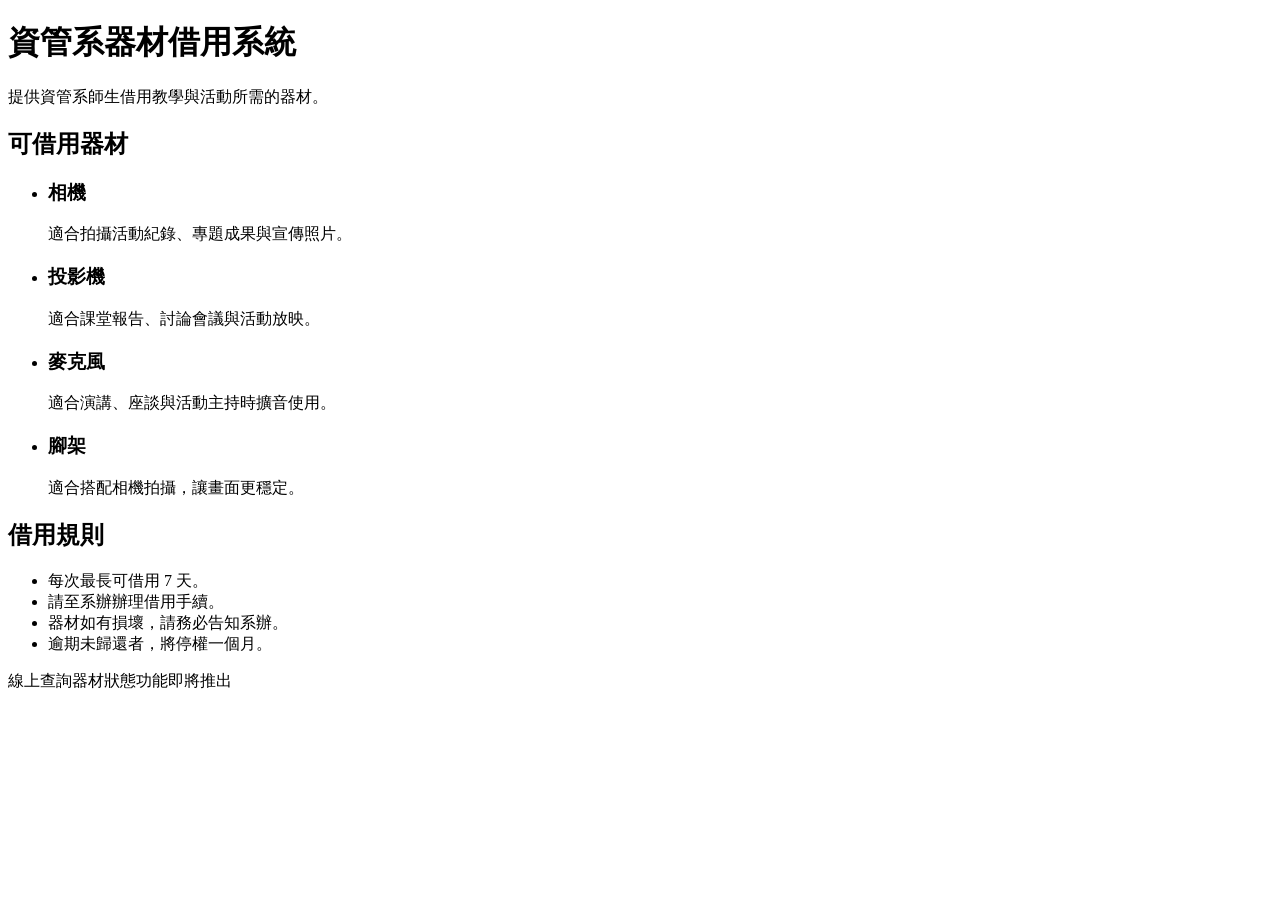
==== index.html @ 428cc2d6 "Create index.html 建立第一版首頁" ====
<!DOCTYPE html>
<html lang="zh-Hant">
<head>
  <meta charset="UTF-8">
  <meta name="viewport" content="width=device-width, initial-scale=1">
  <title>資管系器材借用系統</title>
  <link rel="stylesheet" href="style.css">
</head>
<body>
  <header class="hero">
    <h1>資管系器材借用系統</h1>
    <p>提供資管系師生借用教學與活動所需的器材。</p>
  </header>

  <main>
    <section>
      <h2>可借用器材</h2>
      <ul class="equipment-list">
        <li class="card">
          <h3>相機</h3>
          <p>適合拍攝活動紀錄、專題成果與宣傳照片。</p>
        </li>
        <li class="card">
          <h3>投影機</h3>
          <p>適合課堂報告、討論會議與活動放映。</p>
        </li>
        <li class="card">
          <h3>麥克風</h3>
          <p>適合演講、座談與活動主持時擴音使用。</p>
        </li>
        <li class="card">
          <h3>腳架</h3>
          <p>適合搭配相機拍攝，讓畫面更穩定。</p>
        </li>
      </ul>
    </section>

    <section>
      <h2>借用規則</h2>
      <ul class="rules">
        <li>每次最長可借用 7 天。</li>
        <li>請至系辦辦理借用手續。</li>
        <li>器材如有損壞，請務必告知系辦。</li>
        <li>逾期未歸還者，將停權一個月。</li>
      </ul>
    </section>
  </main>

  <footer>
    <p>線上查詢器材狀態功能即將推出</p>
  </footer>

  <!-- 之後的 JavaScript 請寫在這裡 -->
</body>
</html>
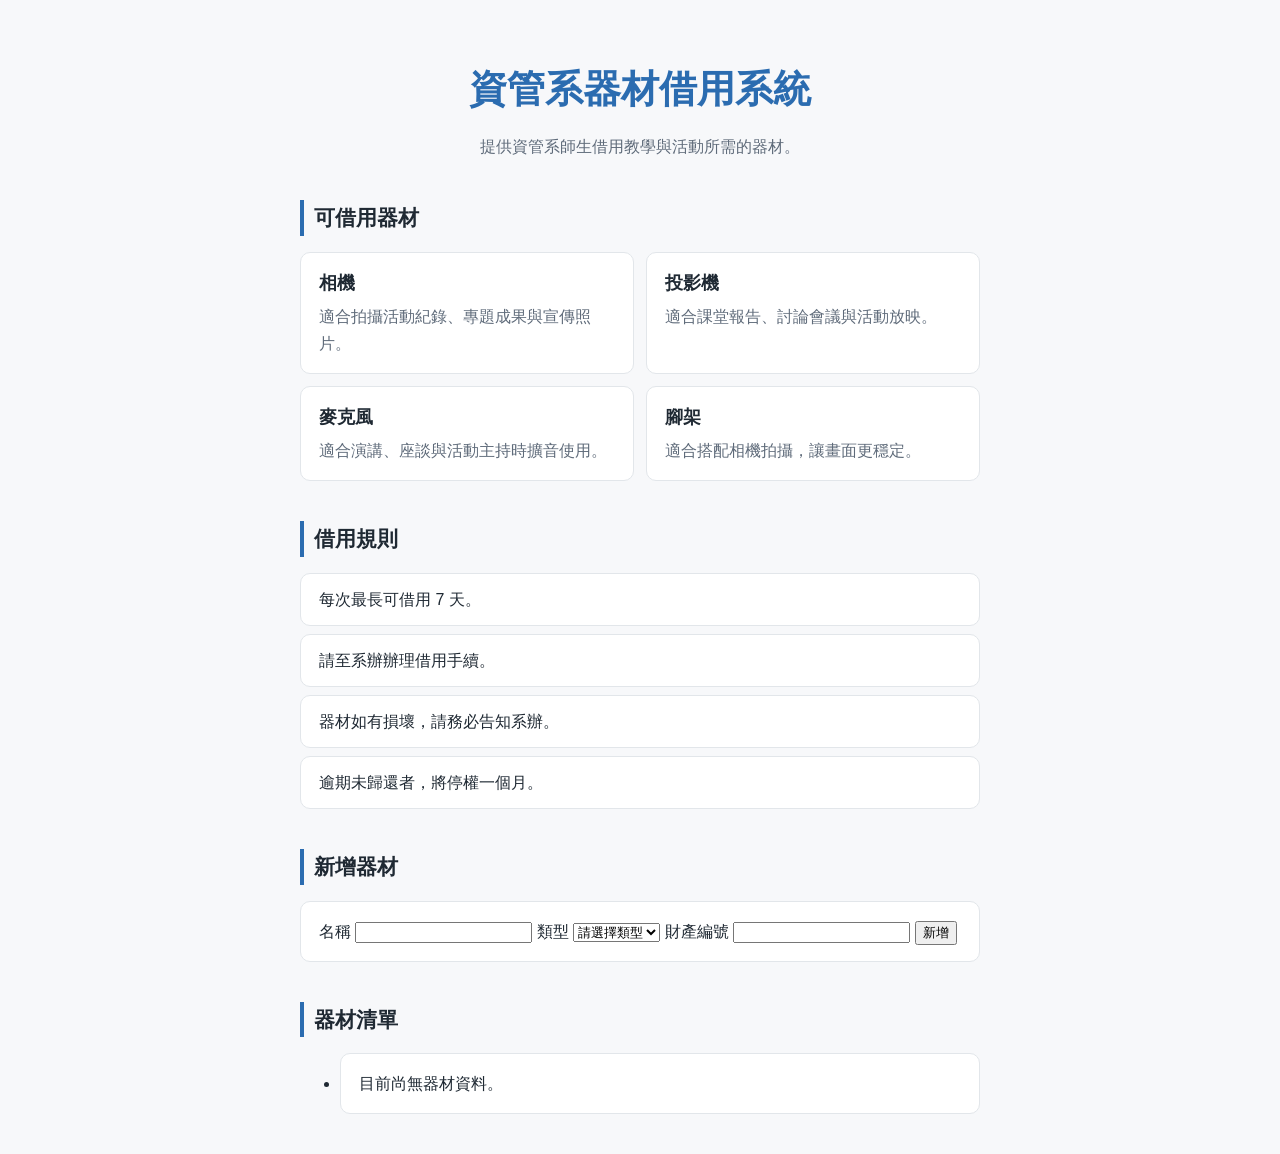
==== commit 03c70ee7: "Update index.html" ====
--- a/index.html
+++ b/index.html
@@ -44,12 +44,109 @@
         <li>逾期未歸還者，將停權一個月。</li>
       </ul>
     </section>
+
+    <section>
+      <h2>新增器材</h2>
+      <form id="equipment-form" class="card equipment-form">
+        <label for="equipment-name">名稱</label>
+        <input type="text" id="equipment-name" required>
+
+        <label for="equipment-type">類型</label>
+        <select id="equipment-type" required>
+          <option value="">請選擇類型</option>
+          <option value="相機">相機</option>
+          <option value="投影機">投影機</option>
+          <option value="麥克風">麥克風</option>
+          <option value="腳架">腳架</option>
+        </select>
+
+        <label for="equipment-asset-no">財產編號</label>
+        <input type="text" id="equipment-asset-no" required>
+
+        <button type="submit">新增</button>
+      </form>
+    </section>
+
+    <section>
+      <h2>器材清單</h2>
+      <ul id="inventory-list" class="inventory-list"></ul>
+    </section>
   </main>
 
-  <footer>
-    <p>線上查詢器材狀態功能即將推出</p>
-  </footer>
+  <script>
+    const STORAGE_KEY = "equipmentList";
 
-  <!-- 之後的 JavaScript 請寫在這裡 -->
+    const form = document.getElementById("equipment-form");
+    const nameInput = document.getElementById("equipment-name");
+    const typeSelect = document.getElementById("equipment-type");
+    const assetNoInput = document.getElementById("equipment-asset-no");
+    const listEl = document.getElementById("inventory-list");
+
+    function loadEquipment() {
+      try {
+        const data = localStorage.getItem(STORAGE_KEY);
+        return data ? JSON.parse(data) : [];
+      } catch (error) {
+        return [];
+      }
+    }
+
+    function saveEquipment(items) {
+      try {
+        localStorage.setItem(STORAGE_KEY, JSON.stringify(items));
+      } catch (error) {
+        alert("無法儲存資料，請檢查瀏覽器設定。");
+      }
+    }
+
+    function renderEquipment() {
+      const items = loadEquipment();
+      listEl.innerHTML = "";
+
+      if (items.length === 0) {
+        const empty = document.createElement("li");
+        empty.className = "card empty";
+        empty.textContent = "目前尚無器材資料。";
+        listEl.appendChild(empty);
+        return;
+      }
+
+      items.forEach(function (item) {
+        const li = document.createElement("li");
+        li.className = "card";
+
+        const title = document.createElement("h3");
+        title.textContent = item.name;
+
+        const info = document.createElement("p");
+        info.textContent = "類型：" + item.type + "　財產編號：" + item.assetNo;
+
+        li.appendChild(title);
+        li.appendChild(info);
+        listEl.appendChild(li);
+      });
+    }
+
+    form.addEventListener("submit", function (event) {
+      event.preventDefault();
+
+      const name = nameInput.value.trim();
+      const type = typeSelect.value;
+      const assetNo = assetNoInput.value.trim();
+
+      if (!name || !type || !assetNo) {
+        return;
+      }
+
+      const items = loadEquipment();
+      items.push({ name: name, type: type, assetNo: assetNo });
+      saveEquipment(items);
+
+      form.reset();
+      renderEquipment();
+    });
+
+    renderEquipment();
+  </script>
 </body>
 </html>
--- a/style.css
+++ b/style.css
@@ -0,0 +1,127 @@
+:root {
+  --bg: #f7f8fa;
+  --surface: #ffffff;
+  --text: #1f2933;
+  --text-muted: #5f6b7a;
+  --accent: #2b6cb0;
+  --border: #e2e6ea;
+}
+
+@media (prefers-color-scheme: dark) {
+  :root {
+    --bg: #14181d;
+    --surface: #1d232a;
+    --text: #e8ecf0;
+    --text-muted: #9aa6b2;
+    --accent: #63a4e8;
+    --border: #2d353d;
+  }
+}
+
+* {
+  box-sizing: border-box;
+}
+
+body {
+  margin: 0;
+  background: var(--bg);
+  color: var(--text);
+  font-family: -apple-system, BlinkMacSystemFont, "Noto Sans TC",
+    "PingFang TC", "Microsoft JhengHei", sans-serif;
+  line-height: 1.7;
+}
+
+.hero {
+  padding: 56px 20px 40px;
+  text-align: center;
+}
+
+.hero h1 {
+  margin: 0 0 12px;
+  font-size: 1.9rem;
+  color: var(--accent);
+}
+
+.hero p {
+  margin: 0;
+  color: var(--text-muted);
+}
+
+main {
+  max-width: 720px;
+  margin: 0 auto;
+  padding: 0 20px;
+}
+
+section {
+  margin-bottom: 40px;
+}
+
+h2 {
+  margin: 0 0 16px;
+  padding-left: 10px;
+  border-left: 4px solid var(--accent);
+  font-size: 1.3rem;
+}
+
+.equipment-list,
+.rules {
+  margin: 0;
+  padding: 0;
+  list-style: none;
+}
+
+.equipment-list {
+  display: grid;
+  grid-template-columns: 1fr;
+  gap: 12px;
+}
+
+.card {
+  padding: 16px 18px;
+  background: var(--surface);
+  border: 1px solid var(--border);
+  border-radius: 10px;
+}
+
+.card h3 {
+  margin: 0 0 4px;
+  font-size: 1.1rem;
+}
+
+.card p {
+  margin: 0;
+  color: var(--text-muted);
+}
+
+.rules li {
+  padding: 12px 18px;
+  background: var(--surface);
+  border: 1px solid var(--border);
+  border-radius: 10px;
+}
+
+.rules li + li {
+  margin-top: 8px;
+}
+
+footer {
+  padding: 24px 20px 40px;
+  text-align: center;
+  color: var(--text-muted);
+  font-size: 0.95rem;
+}
+
+footer p {
+  margin: 0;
+}
+
+@media (min-width: 600px) {
+  .hero h1 {
+    font-size: 2.4rem;
+  }
+
+  .equipment-list {
+    grid-template-columns: 1fr 1fr;
+  }
+}
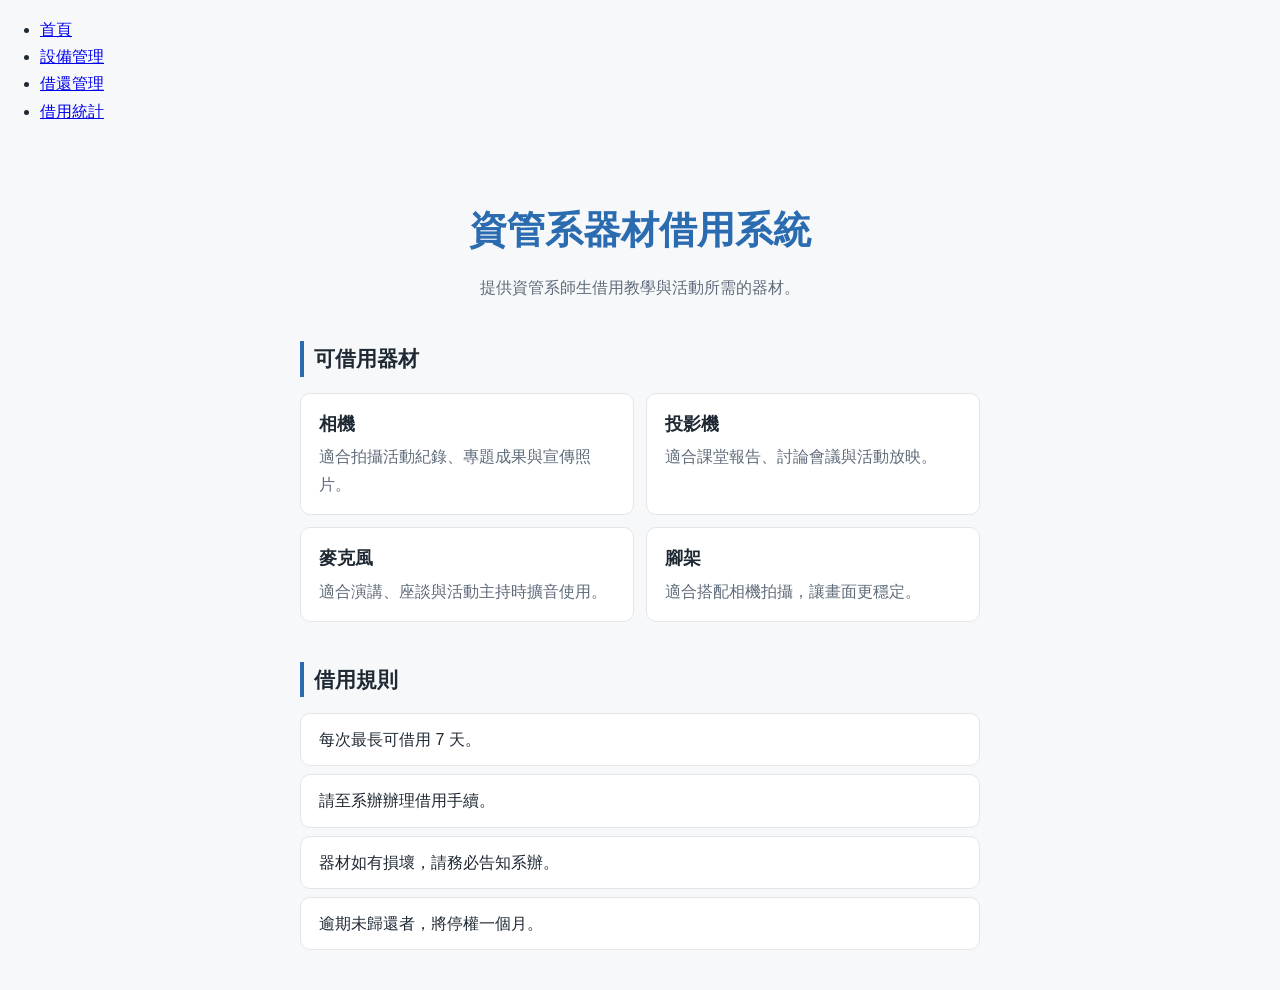
==== commit 5ed19c19: "Update index.html 將三個模組獨立檔案" ====
--- a/index.html
+++ b/index.html
@@ -7,6 +7,15 @@
   <link rel="stylesheet" href="style.css">
 </head>
 <body>
+  <nav class="site-nav">
+    <ul>
+      <li><a href="index.html" aria-current="page">首頁</a></li>
+      <li><a href="equipment.html">設備管理</a></li>
+      <li><a href="loans.html">借還管理</a></li>
+      <li><a href="report.html">借用統計</a></li>
+    </ul>
+  </nav>
+
   <header class="hero">
     <h1>資管系器材借用系統</h1>
     <p>提供資管系師生借用教學與活動所需的器材。</p>
@@ -44,109 +53,6 @@
         <li>逾期未歸還者，將停權一個月。</li>
       </ul>
     </section>
-
-    <section>
-      <h2>新增器材</h2>
-      <form id="equipment-form" class="card equipment-form">
-        <label for="equipment-name">名稱</label>
-        <input type="text" id="equipment-name" required>
-
-        <label for="equipment-type">類型</label>
-        <select id="equipment-type" required>
-          <option value="">請選擇類型</option>
-          <option value="相機">相機</option>
-          <option value="投影機">投影機</option>
-          <option value="麥克風">麥克風</option>
-          <option value="腳架">腳架</option>
-        </select>
-
-        <label for="equipment-asset-no">財產編號</label>
-        <input type="text" id="equipment-asset-no" required>
-
-        <button type="submit">新增</button>
-      </form>
-    </section>
-
-    <section>
-      <h2>器材清單</h2>
-      <ul id="inventory-list" class="inventory-list"></ul>
-    </section>
   </main>
-
-  <script>
-    const STORAGE_KEY = "equipmentList";
-
-    const form = document.getElementById("equipment-form");
-    const nameInput = document.getElementById("equipment-name");
-    const typeSelect = document.getElementById("equipment-type");
-    const assetNoInput = document.getElementById("equipment-asset-no");
-    const listEl = document.getElementById("inventory-list");
-
-    function loadEquipment() {
-      try {
-        const data = localStorage.getItem(STORAGE_KEY);
-        return data ? JSON.parse(data) : [];
-      } catch (error) {
-        return [];
-      }
-    }
-
-    function saveEquipment(items) {
-      try {
-        localStorage.setItem(STORAGE_KEY, JSON.stringify(items));
-      } catch (error) {
-        alert("無法儲存資料，請檢查瀏覽器設定。");
-      }
-    }
-
-    function renderEquipment() {
-      const items = loadEquipment();
-      listEl.innerHTML = "";
-
-      if (items.length === 0) {
-        const empty = document.createElement("li");
-        empty.className = "card empty";
-        empty.textContent = "目前尚無器材資料。";
-        listEl.appendChild(empty);
-        return;
-      }
-
-      items.forEach(function (item) {
-        const li = document.createElement("li");
-        li.className = "card";
-
-        const title = document.createElement("h3");
-        title.textContent = item.name;
-
-        const info = document.createElement("p");
-        info.textContent = "類型：" + item.type + "　財產編號：" + item.assetNo;
-
-        li.appendChild(title);
-        li.appendChild(info);
-        listEl.appendChild(li);
-      });
-    }
-
-    form.addEventListener("submit", function (event) {
-      event.preventDefault();
-
-      const name = nameInput.value.trim();
-      const type = typeSelect.value;
-      const assetNo = assetNoInput.value.trim();
-
-      if (!name || !type || !assetNo) {
-        return;
-      }
-
-      const items = loadEquipment();
-      items.push({ name: name, type: type, assetNo: assetNo });
-      saveEquipment(items);
-
-      form.reset();
-      renderEquipment();
-    });
-
-    renderEquipment();
-  </script>
 </body>
 </html>
--- a/style.css
+++ b/style.css
@@ -125,3 +125,46 @@
     grid-template-columns: 1fr 1fr;
   }
 }
+
+.equipment-form {
+  display: flex;
+  flex-direction: column;
+  gap: 8px;
+}
+
+.equipment-form label {
+  font-weight: 600;
+}
+
+.equipment-form input,
+.equipment-form select {
+  padding: 10px 12px;
+  border: 1px solid var(--border);
+  border-radius: 8px;
+  background: var(--bg);
+  color: var(--text);
+  font: inherit;
+}
+
+.equipment-form button {
+  margin-top: 8px;
+  padding: 10px 12px;
+  border: 0;
+  border-radius: 8px;
+  background: var(--accent);
+  color: #fff;
+  font: inherit;
+  cursor: pointer;
+}
+
+.inventory-list {
+  margin: 0;
+  padding: 0;
+  list-style: none;
+  display: grid;
+  gap: 12px;
+}
+
+.empty {
+  color: var(--text-muted);
+}
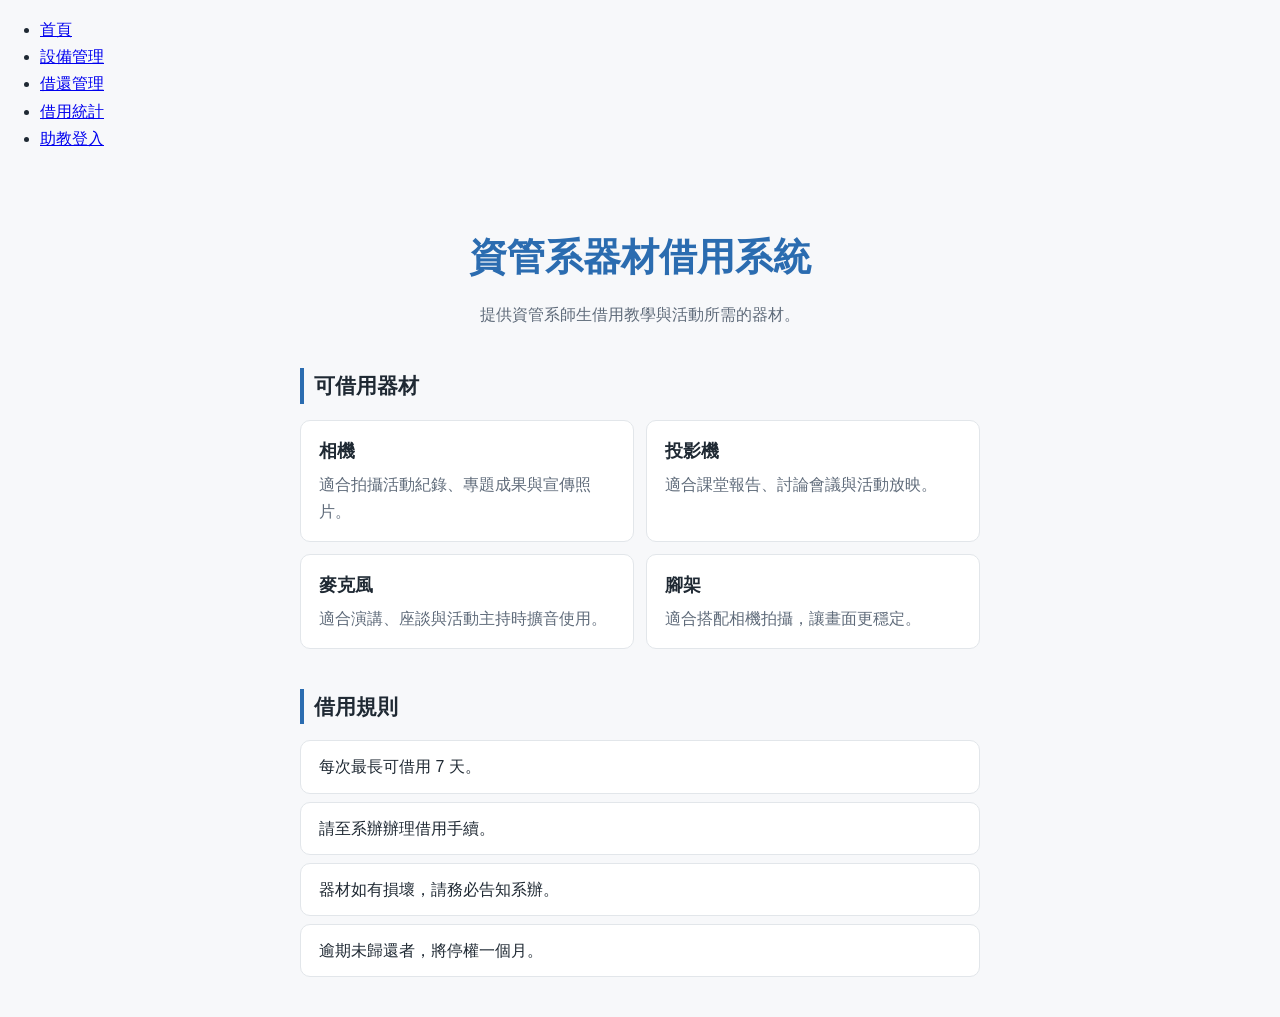
==== commit 8f5c961e: "Update index.html 加入助教登入按鈕" ====
--- a/index.html
+++ b/index.html
@@ -13,6 +13,7 @@
       <li><a href="equipment.html">設備管理</a></li>
       <li><a href="loans.html">借還管理</a></li>
       <li><a href="report.html">借用統計</a></li>
+      <li><a href="login.html">助教登入</a></li>
     </ul>
   </nav>
 
--- a/style.css
+++ b/style.css
@@ -168,3 +168,23 @@
 .empty {
   color: var(--text-muted);
 }
+
+.equipment-item {
+  display: flex;
+  align-items: center;
+  justify-content: space-between;
+  gap: 12px;
+}
+
+.status {
+  flex-shrink: 0;
+  padding: 2px 12px;
+  border-radius: 999px;
+  color: #fff;
+  font-size: 0.85rem;
+}
+
+.status-available { background: #2f855a; }
+.status-borrowed  { background: #c05621; }
+.status-repair    { background: #975a16; }
+.status-retired   { background: #718096; }
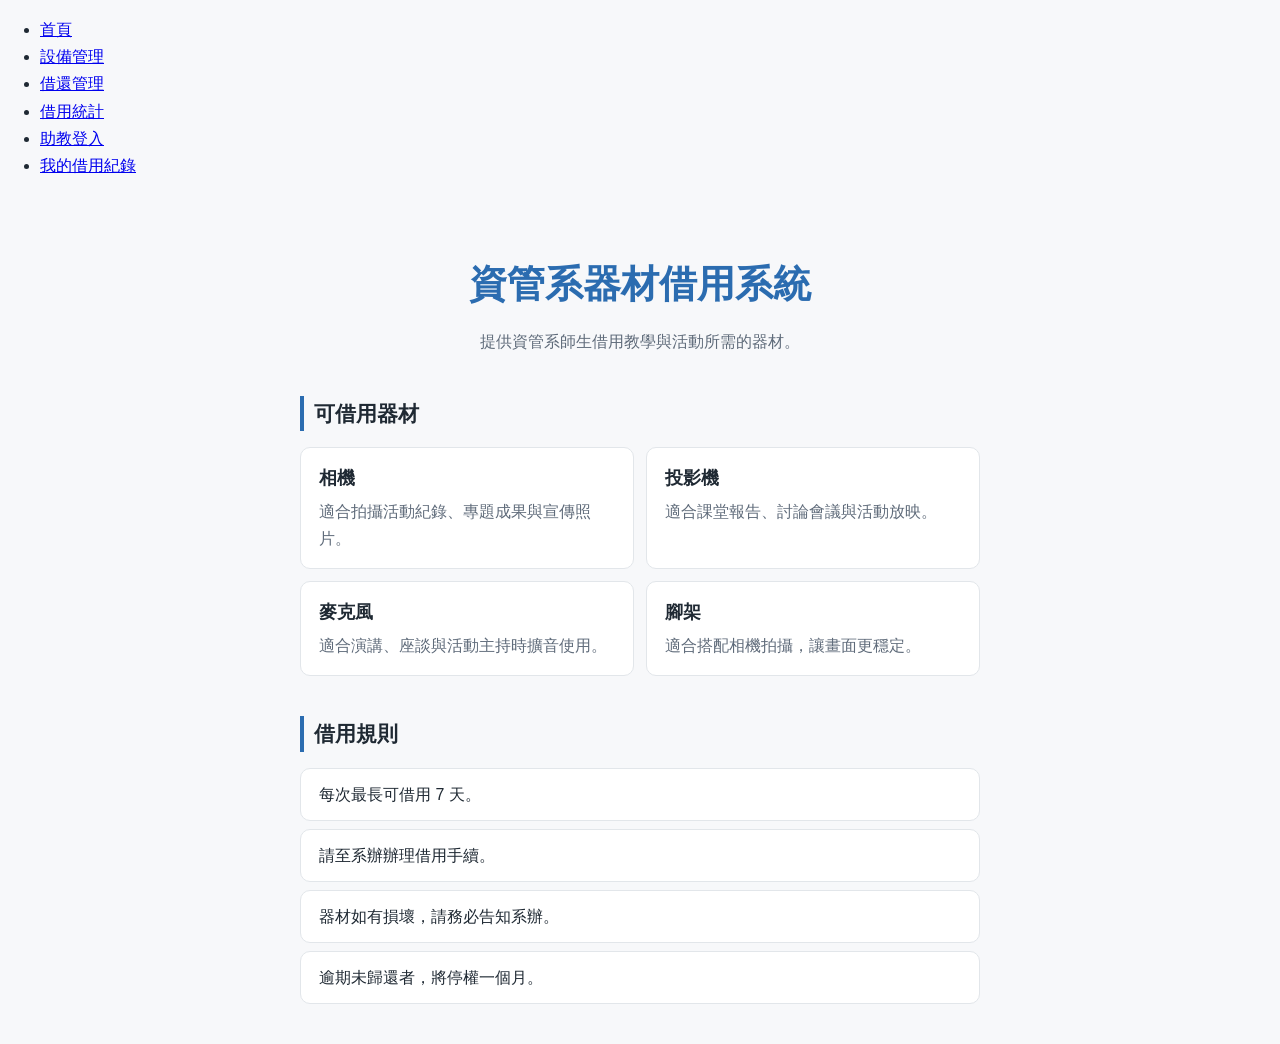
==== commit 1e5d0d40: "Update index.html" ====
--- a/index.html
+++ b/index.html
@@ -14,6 +14,7 @@
       <li><a href="loans.html">借還管理</a></li>
       <li><a href="report.html">借用統計</a></li>
       <li><a href="login.html">助教登入</a></li>
+      <li><a href="my-loans.html">我的借用紀錄</a></li>
     </ul>
   </nav>
 
--- a/style.css
+++ b/style.css
@@ -188,3 +188,131 @@
 .status-borrowed  { background: #c05621; }
 .status-repair    { background: #975a16; }
 .status-retired   { background: #718096; }
+
+[hidden] {
+  display: none !important;
+}
+
+.auth-form {
+  display: flex;
+  flex-direction: column;
+  gap: 8px;
+  max-width: 420px;
+  margin: 0 auto;
+}
+
+.auth-form label {
+  font-weight: 600;
+}
+
+.auth-form input {
+  padding: 10px 12px;
+  border: 1px solid var(--border);
+  border-radius: 8px;
+  background: var(--bg);
+  color: var(--text);
+  font: inherit;
+}
+
+.auth-form button {
+  margin-top: 8px;
+  padding: 10px 12px;
+  border: 0;
+  border-radius: 8px;
+  background: var(--accent);
+  color: #fff;
+  font: inherit;
+  cursor: pointer;
+}
+
+.auth-form button:disabled {
+  opacity: 0.6;
+  cursor: wait;
+}
+
+.auth-form select {
+  padding: 10px 12px;
+  border: 1px solid var(--border);
+  border-radius: 8px;
+  background: var(--bg);
+  color: var(--text);
+  font: inherit;
+}
+.form-message {
+  margin: 0;
+  min-height: 1.5em;
+  color: #c53030;
+}
+
+.equipment-item {
+  flex-wrap: wrap;
+}
+
+.item-main {
+  flex: 1 1 200px;
+  min-width: 0;
+}
+
+.item-side {
+  display: flex;
+  flex-direction: column;
+  align-items: flex-end;
+  gap: 8px;
+}
+
+.item-actions {
+  display: flex;
+  flex-wrap: wrap;
+  justify-content: flex-end;
+  gap: 6px;
+}
+
+.btn-small {
+  padding: 4px 12px;
+  border: 1px solid transparent;
+  border-radius: 8px;
+  color: #fff;
+  font: inherit;
+  font-size: 0.85rem;
+  cursor: pointer;
+}
+
+.btn-secondary {
+  background: transparent;
+  border-color: var(--border);
+  color: var(--text);
+}
+
+.btn-warning {
+  background: #c05621;
+}
+
+.btn-danger {
+  background: #c53030;
+}
+
+.auth-form .btn-secondary {
+  background: transparent;
+  border: 1px solid var(--border);
+  color: var(--text);
+}
+
+.auth-form input[readonly] {
+  opacity: 0.7;
+}
+
+.auth-form select:disabled {
+  opacity: 0.7;
+}
+
+.hint {
+  margin: 0;
+  color: var(--text-muted);
+  font-size: 0.9rem;
+}
+
+.btn-primary {
+  background: var(--accent);
+}
+
+.status-overdue { background: #c53030; }
